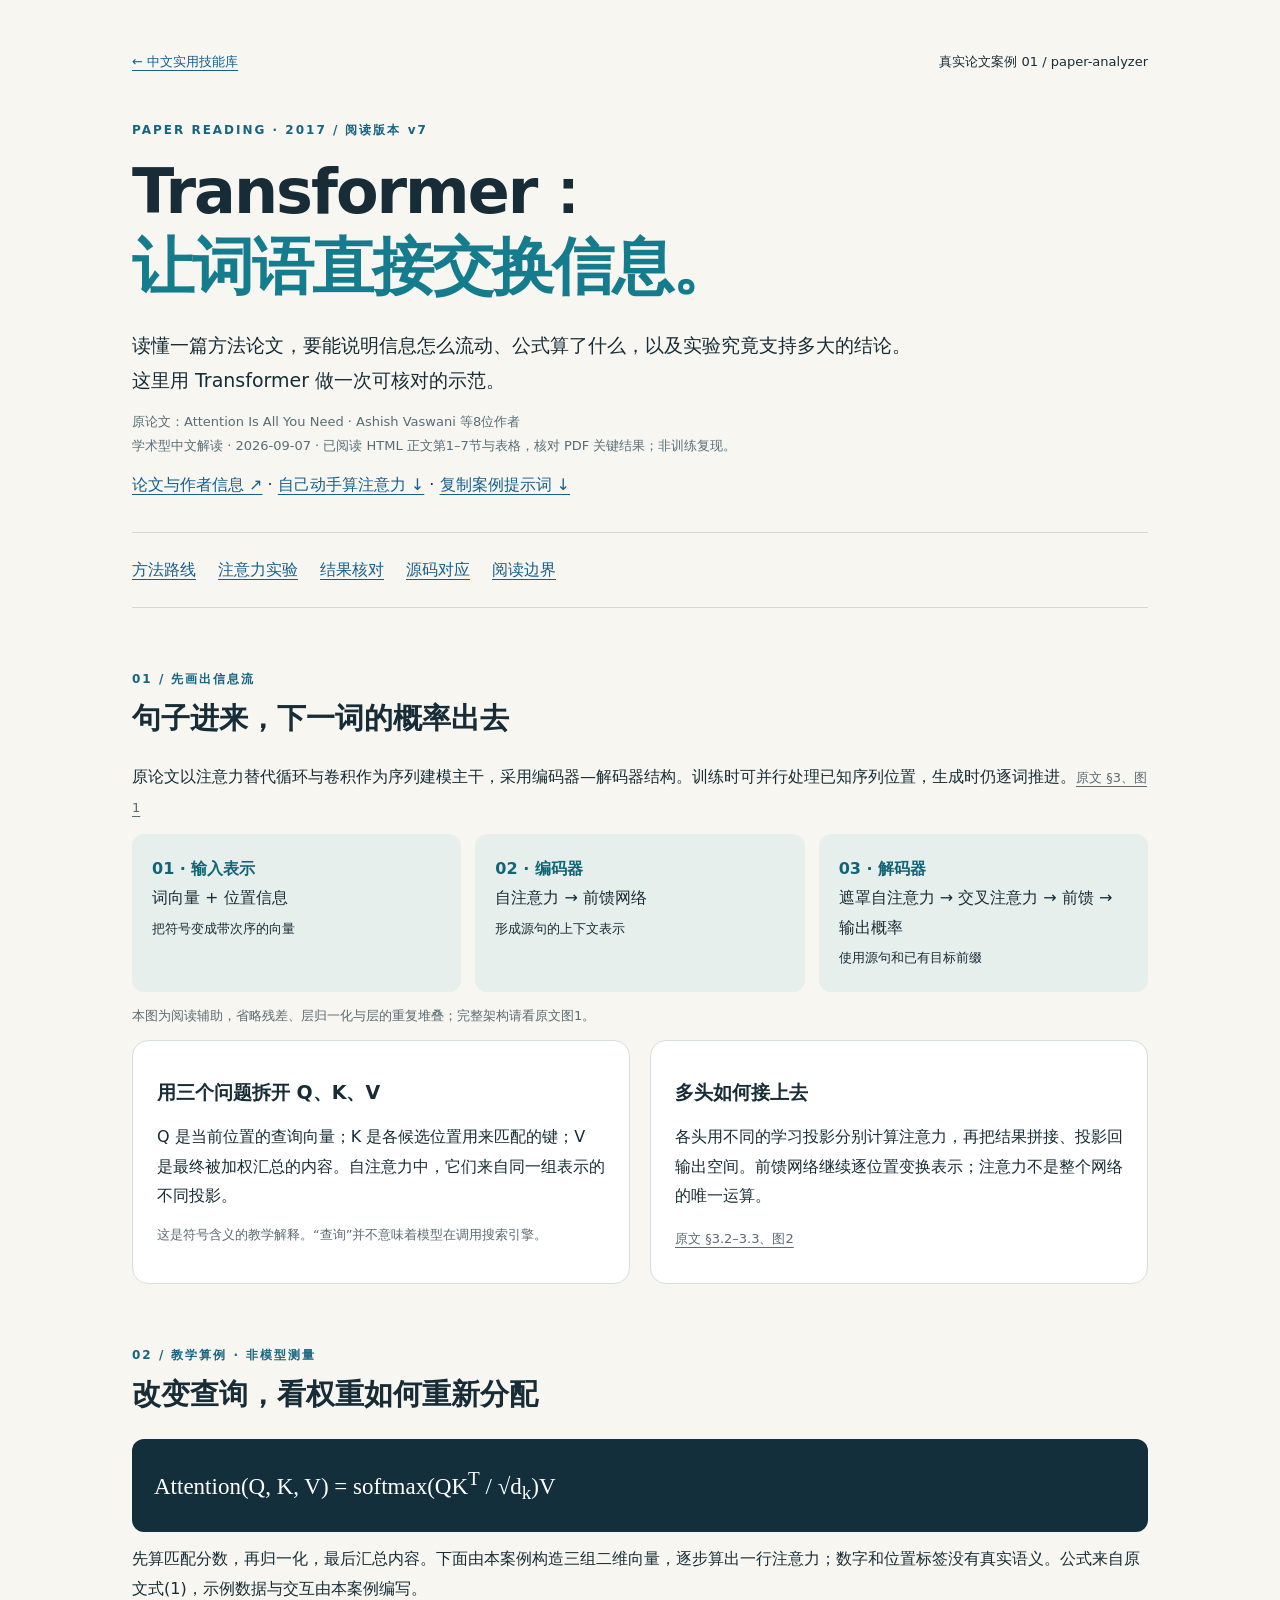
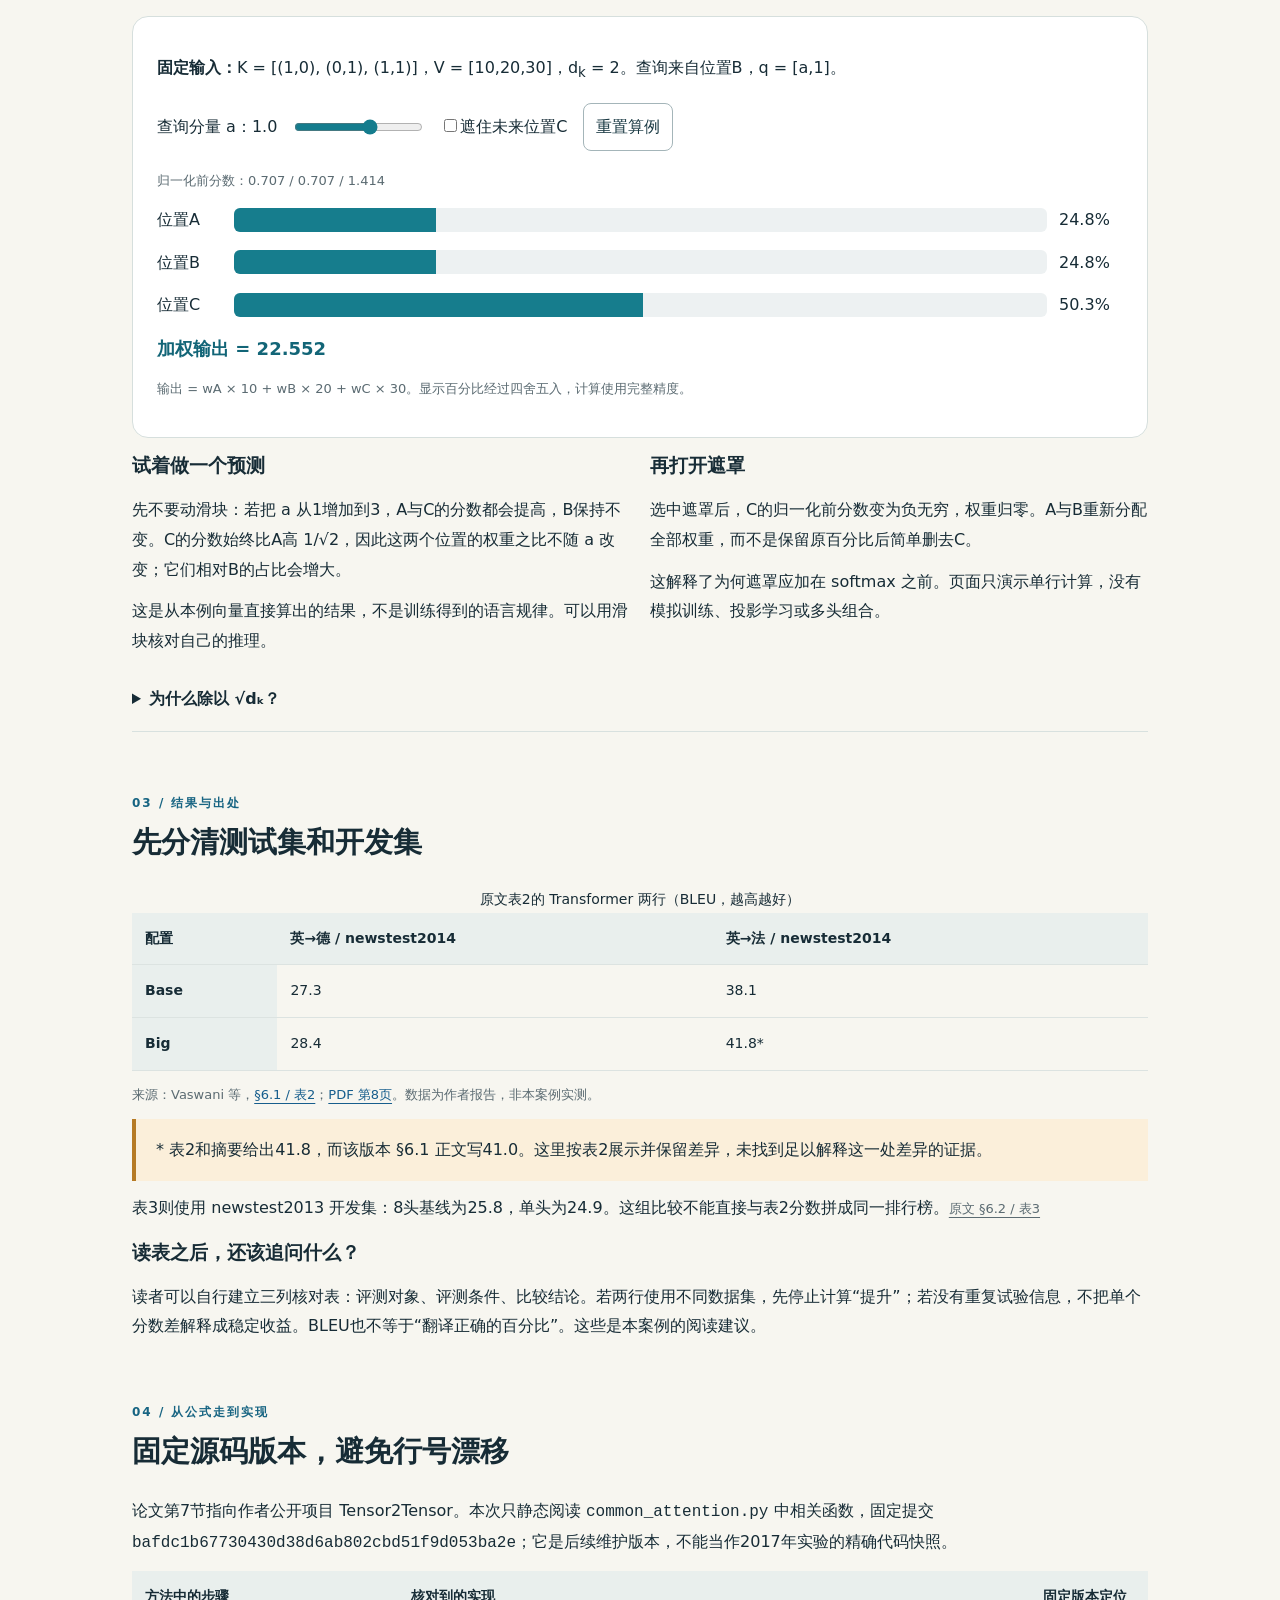
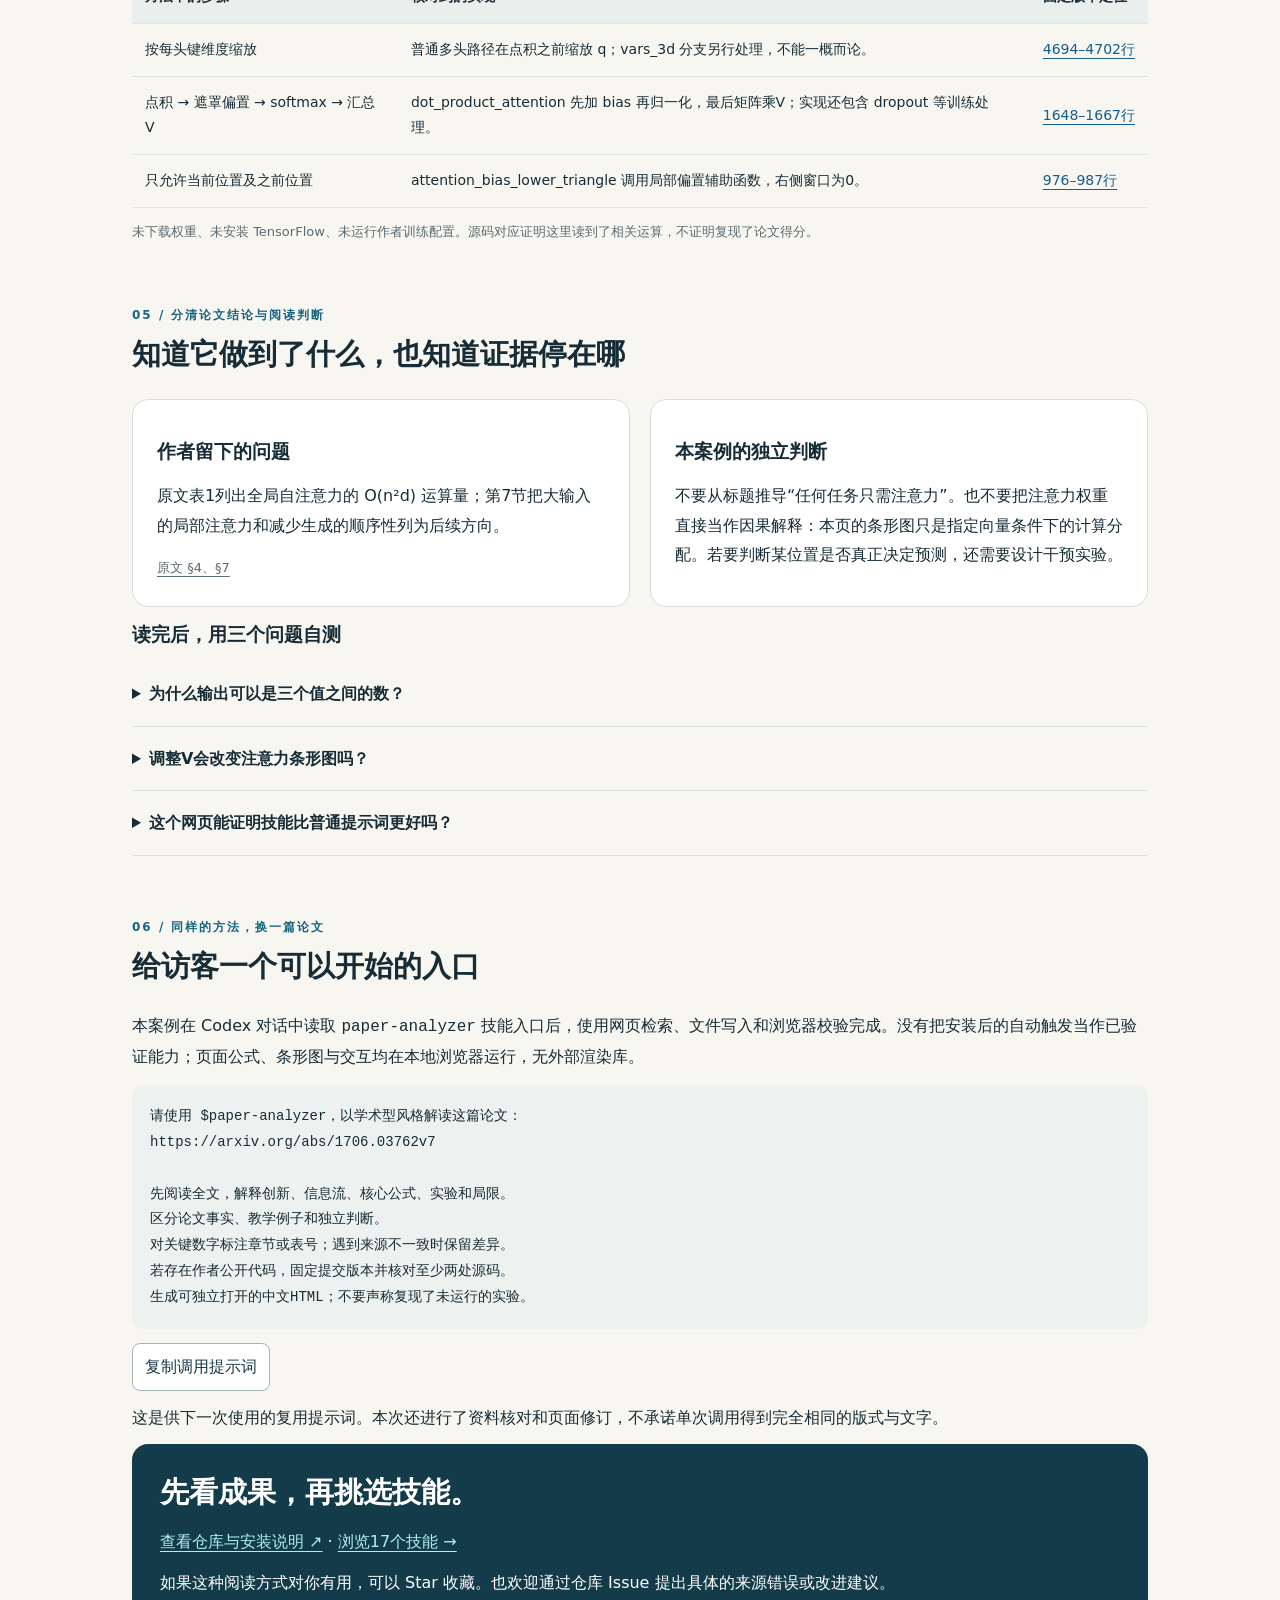
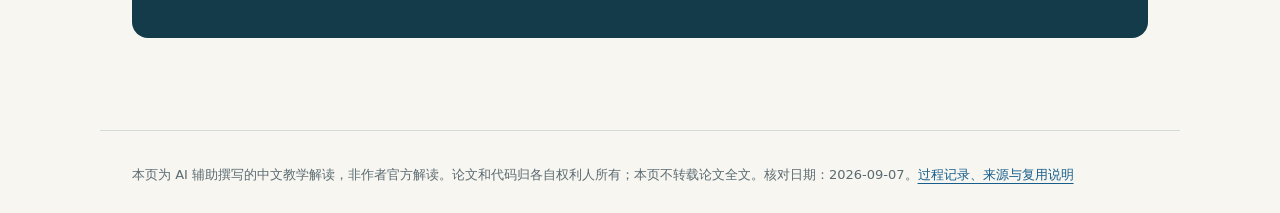
==== examples/attention-is-all-you-need/index.html @ e7cba9a8 "Publish a source-checked Transformer reading case with interactive attention" ====
<!doctype html>
<html lang="zh-CN">
<head>
<meta charset="utf-8"><meta name="viewport" content="width=device-width,initial-scale=1">
<title>Transformer：让词语直接交换信息 · 中文论文解读</title>
<meta name="description" content="Attention Is All You Need 中文阅读案例：方法流程、可操作的注意力实验、结果核验及作者公开源码。">
<style>
:root{color:#172c36;background:#f7f6f0;font-family:"Microsoft YaHei","PingFang SC",system-ui,sans-serif;line-height:1.85}*{box-sizing:border-box}body{margin:0}a{color:#175e8d;text-underline-offset:4px}header,main,footer{max-width:1080px;margin:auto;padding:32px}header{padding-top:50px}.top{display:flex;justify-content:space-between;gap:16px;font-size:13px}.eyebrow{color:#176482;font-weight:700;letter-spacing:2px;font-size:12px}.hero{padding:45px 0 20px}h1{font-size:clamp(32px,5vw,62px);line-height:1.2;letter-spacing:-2px;margin:14px 0 24px}h1 span{color:#147c8d}.lead{font-size:19px;max-width:780px}.meta{font-size:13px;color:#586d77}.nav{display:flex;flex-wrap:wrap;gap:12px 22px;padding:22px 0;border-top:1px solid #d3dbd8;border-bottom:1px solid #d3dbd8}main{padding-top:0}section{margin:28px 0 60px;scroll-margin-top:20px}h2{font-size:29px;line-height:1.4;margin:8px 0 24px}h3{font-size:19px;margin:10px 0}p{margin:12px 0}.muted,.source{font-size:13px;color:#5b6b72}.panel{padding:24px;border:1px solid #d6dfdd;background:white;border-radius:16px}.grid{display:grid;grid-template-columns:1fr 1fr;gap:20px}.path{display:grid;grid-template-columns:repeat(3,1fr);gap:14px}.step{background:#e7efed;border-radius:12px;padding:20px}.step b{display:block;color:#126577}.formula{font-family:Georgia,"Times New Roman",serif;font-size:23px;padding:22px;background:#142f3c;color:#fff;border-radius:12px;overflow-x:auto;white-space:nowrap}.note{padding:16px 20px;border-left:4px solid #b67a24;background:#fbefda}.controls{display:flex;flex-wrap:wrap;align-items:center;gap:15px;margin:18px 0}select,button{font:inherit;padding:8px 12px;border:1px solid #a4b5b9;border-radius:8px;background:white;color:#183842}input{accent-color:#147c8d}button{cursor:pointer}.bars{display:grid;gap:13px}.barrow{display:grid;grid-template-columns:65px 1fr 64px;align-items:center;gap:12px}.track{height:24px;background:#edf1f2;border-radius:6px;overflow:hidden}.fill{height:100%;background:#167d8d}.output{font-size:18px;font-weight:700;color:#126577}.tablewrap{overflow:auto}table{width:100%;border-collapse:collapse;font-size:14px}th,td{padding:13px;text-align:left;border-bottom:1px solid #dce3e1}th{background:#e9efed}code,pre{font-family:Consolas,monospace}code{overflow-wrap:anywhere}pre{white-space:pre-wrap;overflow-wrap:anywhere;background:#edf1ef;padding:18px;border-radius:10px;font-size:14px}details{padding:17px 0;border-bottom:1px solid #d8e1df}summary{cursor:pointer;font-weight:700}footer{font-size:13px;color:#5b6b72;border-top:1px solid #d3dbd8}.cta{background:#143b4a;color:white;padding:28px;border-radius:16px}.cta a{color:#adf1ed}.cta h2{margin:0 0 14px}a:focus-visible,button:focus-visible,select:focus-visible,input:focus-visible,summary:focus-visible{outline:3px solid #e7a33c;outline-offset:4px}@media(max-width:680px){header,main,footer{padding:22px}.hero{padding-top:28px}h1{letter-spacing:-1px}.grid,.path{grid-template-columns:1fr}.top{flex-wrap:wrap}.panel{padding:18px}.barrow{grid-template-columns:55px 1fr 58px;gap:8px}.formula{font-size:18px}h2{font-size:25px}}
</style></head>
<body>
<header><div class="top"><a href="../../index.html">← 中文实用技能库</a><span>真实论文案例 01 / paper-analyzer</span></div>
<div class="hero"><div class="eyebrow">PAPER READING · 2017 / 阅读版本 v7</div><h1>Transformer：<br><span>让词语直接交换信息。</span></h1>
<p class="lead">读懂一篇方法论文，要能说明信息怎么流动、公式算了什么，以及实验究竟支持多大的结论。这里用 Transformer 做一次可核对的示范。</p>
<p class="meta">原论文：Attention Is All You Need · Ashish Vaswani 等8位作者<br>学术型中文解读 · 2026-09-07 · 已阅读 HTML 正文第1–7节与表格，核对 PDF 关键结果；非训练复现。</p>
<p><a href="https://arxiv.org/abs/1706.03762v7">论文与作者信息 ↗</a> · <a href="#try">自己动手算注意力 ↓</a> · <a href="#reproduce">复制案例提示词 ↓</a></p></div>
<nav class="nav" aria-label="文章目录"><a href="#method">方法路线</a><a href="#try">注意力实验</a><a href="#results">结果核对</a><a href="#code">源码对应</a><a href="#limits">阅读边界</a></nav></header>
<main>
<section id="method"><div class="eyebrow">01 / 先画出信息流</div><h2>句子进来，下一词的概率出去</h2>
<p>原论文以注意力替代循环与卷积作为序列建模主干，采用编码器—解码器结构。训练时可并行处理已知序列位置，生成时仍逐词推进。<a class="source" href="https://arxiv.org/html/1706.03762v7#S3">原文 §3、图1</a></p>
<div class="path" aria-label="根据原文结构重新绘制的简化信息流"><div class="step"><b>01 · 输入表示</b>词向量 + 位置信息<br><small>把符号变成带次序的向量</small></div><div class="step"><b>02 · 编码器</b>自注意力 → 前馈网络<br><small>形成源句的上下文表示</small></div><div class="step"><b>03 · 解码器</b>遮罩自注意力 → 交叉注意力 → 前馈 → 输出概率<br><small>使用源句和已有目标前缀</small></div></div>
<p class="muted">本图为阅读辅助，省略残差、层归一化与层的重复堆叠；完整架构请看原文图1。</p>
<div class="grid"><div class="panel"><h3>用三个问题拆开 Q、K、V</h3><p>Q 是当前位置的查询向量；K 是各候选位置用来匹配的键；V 是最终被加权汇总的内容。自注意力中，它们来自同一组表示的不同投影。</p><p class="muted">这是符号含义的教学解释。“查询”并不意味着模型在调用搜索引擎。</p></div><div class="panel"><h3>多头如何接上去</h3><p>各头用不同的学习投影分别计算注意力，再把结果拼接、投影回输出空间。前馈网络继续逐位置变换表示；注意力不是整个网络的唯一运算。</p><a class="source" href="https://arxiv.org/html/1706.03762v7#S3.S2">原文 §3.2–3.3、图2</a></div></div>
</section>
<section id="try"><div class="eyebrow">02 / 教学算例 · 非模型测量</div><h2>改变查询，看权重如何重新分配</h2>
<div class="formula" role="math" aria-label="Attention 等于 softmax 括号 Q 乘 K 转置除以根号 d k 括号，再乘 V">Attention(Q, K, V) = softmax(QK<sup>T</sup> / √d<sub>k</sub>)V</div>
<p>先算匹配分数，再归一化，最后汇总内容。下面由本案例构造三组二维向量，逐步算出一行注意力；数字和位置标签没有真实语义。公式来自原文式(1)，示例数据与交互由本案例编写。</p>
<div class="panel"><p><strong>固定输入：</strong>K = [(1,0), (0,1), (1,1)]，V = [10,20,30]，d<sub>k</sub> = 2。查询来自位置B，q = [a,1]。</p>
<div class="controls"><label for="query">查询分量 a：<output id="aValue">1.0</output></label><input id="query" type="range" min="-2" max="3" step="0.1" value="1"><label><input type="checkbox" id="mask">遮住未来位置C</label><button id="reset" type="button">重置算例</button></div>
<p id="scores" class="muted"></p><div class="bars" aria-label="三个位置的注意力权重"><div class="barrow"><span>位置A</span><div class="track"><div class="fill" id="bar0"></div></div><output id="weight0"></output></div><div class="barrow"><span>位置B</span><div class="track"><div class="fill" id="bar1"></div></div><output id="weight1"></output></div><div class="barrow"><span>位置C</span><div class="track"><div class="fill" id="bar2"></div></div><output id="weight2"></output></div></div>
<p class="output" id="result" aria-live="polite"></p><p class="muted">输出 = wA × 10 + wB × 20 + wC × 30。显示百分比经过四舍五入，计算使用完整精度。</p></div>
<div class="grid"><div><h3>试着做一个预测</h3><p>先不要动滑块：若把 a 从1增加到3，A与C的分数都会提高，B保持不变。C的分数始终比A高 1/√2，因此这两个位置的权重之比不随 a 改变；它们相对B的占比会增大。</p><p>这是从本例向量直接算出的结果，不是训练得到的语言规律。可以用滑块核对自己的推理。</p></div><div><h3>再打开遮罩</h3><p>选中遮罩后，C的归一化前分数变为负无穷，权重归零。A与B重新分配全部权重，而不是保留原百分比后简单删去C。</p><p>这解释了为何遮罩应加在 softmax 之前。页面只演示单行计算，没有模拟训练、投影学习或多头组合。</p></div></div>
<details><summary>为什么除以 √dₖ？</summary><p>在分量独立、均值0、方差1的简化假设下，dₖ项乘积的和具有方差dₖ；除以√dₖ把方差缩回1。这是解释数值尺度的条件性推导，不说明训练中的所有向量都满足该假设。<a href="https://arxiv.org/html/1706.03762v7#S3.S2.S1">原文 §3.2.1</a></p></details>
</section>
<section id="results"><div class="eyebrow">03 / 结果与出处</div><h2>先分清测试集和开发集</h2>
<div class="tablewrap"><table><caption>原文表2的 Transformer 两行（BLEU，越高越好）</caption><thead><tr><th scope="col">配置</th><th scope="col">英→德 / newstest2014</th><th scope="col">英→法 / newstest2014</th></tr></thead><tbody><tr><th scope="row">Base</th><td>27.3</td><td>38.1</td></tr><tr><th scope="row">Big</th><td>28.4</td><td>41.8*</td></tr></tbody></table></div>
<p class="source">来源：Vaswani 等，<a href="https://arxiv.org/html/1706.03762v7#S6.S1">§6.1 / 表2</a>；<a href="https://arxiv.org/pdf/1706.03762v7#page=8">PDF 第8页</a>。数据为作者报告，非本案例实测。</p>
<p class="note">* 表2和摘要给出41.8，而该版本 §6.1 正文写41.0。这里按表2展示并保留差异，未找到足以解释这一处差异的证据。</p>
<p>表3则使用 newstest2013 开发集：8头基线为25.8，单头为24.9。这组比较不能直接与表2分数拼成同一排行榜。<a class="source" href="https://arxiv.org/html/1706.03762v7#S6.S2">原文 §6.2 / 表3</a></p>
<h3>读表之后，还该追问什么？</h3><p>读者可以自行建立三列核对表：评测对象、评测条件、比较结论。若两行使用不同数据集，先停止计算“提升”；若没有重复试验信息，不把单个分数差解释成稳定收益。BLEU也不等于“翻译正确的百分比”。这些是本案例的阅读建议。</p>
</section>
<section id="code"><div class="eyebrow">04 / 从公式走到实现</div><h2>固定源码版本，避免行号漂移</h2>
<p>论文第7节指向作者公开项目 Tensor2Tensor。本次只静态阅读 <code>common_attention.py</code> 中相关函数，固定提交 <code>bafdc1b67730430d38d6ab802cbd51f9d053ba2e</code>；它是后续维护版本，不能当作2017年实验的精确代码快照。</p>
<div class="tablewrap"><table><thead><tr><th>方法中的步骤</th><th>核对到的实现</th><th>固定版本定位</th></tr></thead><tbody>
<tr><td>按每头键维度缩放</td><td>普通多头路径在点积之前缩放 q；vars_3d 分支另行处理，不能一概而论。</td><td><a href="https://github.com/tensorflow/tensor2tensor/blob/bafdc1b67730430d38d6ab802cbd51f9d053ba2e/tensor2tensor/layers/common_attention.py#L4694-L4702">4694–4702行</a></td></tr>
<tr><td>点积 → 遮罩偏置 → softmax → 汇总V</td><td>dot_product_attention 先加 bias 再归一化，最后矩阵乘V；实现还包含 dropout 等训练处理。</td><td><a href="https://github.com/tensorflow/tensor2tensor/blob/bafdc1b67730430d38d6ab802cbd51f9d053ba2e/tensor2tensor/layers/common_attention.py#L1648-L1667">1648–1667行</a></td></tr>
<tr><td>只允许当前位置及之前位置</td><td>attention_bias_lower_triangle 调用局部偏置辅助函数，右侧窗口为0。</td><td><a href="https://github.com/tensorflow/tensor2tensor/blob/bafdc1b67730430d38d6ab802cbd51f9d053ba2e/tensor2tensor/layers/common_attention.py#L976-L987">976–987行</a></td></tr>
</tbody></table></div><p class="muted">未下载权重、未安装 TensorFlow、未运行作者训练配置。源码对应证明这里读到了相关运算，不证明复现了论文得分。</p>
</section>
<section id="limits"><div class="eyebrow">05 / 分清论文结论与阅读判断</div><h2>知道它做到了什么，也知道证据停在哪</h2>
<div class="grid"><div class="panel"><h3>作者留下的问题</h3><p>原文表1列出全局自注意力的 O(n²d) 运算量；第7节把大输入的局部注意力和减少生成的顺序性列为后续方向。</p><a class="source" href="https://arxiv.org/html/1706.03762v7#S7">原文 §4、§7</a></div><div class="panel"><h3>本案例的独立判断</h3><p>不要从标题推导“任何任务只需注意力”。也不要把注意力权重直接当作因果解释：本页的条形图只是指定向量条件下的计算分配。若要判断某位置是否真正决定预测，还需要设计干预实验。</p></div></div>
<h3>读完后，用三个问题自测</h3><details><summary>为什么输出可以是三个值之间的数？</summary><p>在这个没有 dropout 的单行算例中，softmax 权重非负且总和为1，所以加权输出位于V的最小值与最大值之间。完整模型还有后续变换，不能把这个范围限制套到整个网络。</p></details><details><summary>调整V会改变注意力条形图吗？</summary><p>在本算例固定Q、K的条件下不会；权重只由Q、K与遮罩决定。但输出会改变，因为被加权的内容变了。</p></details><details><summary>这个网页能证明技能比普通提示词更好吗？</summary><p>不能。它展示了一次按技能流程完成的产物。若要衡量技能增益，应对同一材料设置有技能与无技能的对照，用来源准确性、关键遗漏等一致标准评审多个样本。</p></details>
</section>
<section id="reproduce"><div class="eyebrow">06 / 同样的方法，换一篇论文</div><h2>给访客一个可以开始的入口</h2>
<p>本案例在 Codex 对话中读取 <code>paper-analyzer</code> 技能入口后，使用网页检索、文件写入和浏览器校验完成。没有把安装后的自动触发当作已验证能力；页面公式、条形图与交互均在本地浏览器运行，无外部渲染库。</p>
<pre id="prompt">请使用 $paper-analyzer，以学术型风格解读这篇论文：
https://arxiv.org/abs/1706.03762v7

先阅读全文，解释创新、信息流、核心公式、实验和局限。
区分论文事实、教学例子和独立判断。
对关键数字标注章节或表号；遇到来源不一致时保留差异。
若存在作者公开代码，固定提交版本并核对至少两处源码。
生成可独立打开的中文HTML；不要声称复现了未运行的实验。</pre>
<button id="copy" type="button">复制调用提示词</button><span id="copyStatus" role="status"></span>
<p>这是供下一次使用的复用提示词。本次还进行了资料核对和页面修订，不承诺单次调用得到完全相同的版式与文字。</p>
<div class="cta"><h2>先看成果，再挑选技能。</h2><p><a href="https://github.com/LZ-creator-master/awesome-skills">查看仓库与安装说明 ↗</a> · <a href="../../index.html">浏览17个技能 →</a></p><p>如果这种阅读方式对你有用，可以 Star 收藏。也欢迎通过仓库 Issue 提出具体的来源错误或改进建议。</p></div>
</section>
</main><footer>本页为 AI 辅助撰写的中文教学解读，非作者官方解读。论文和代码归各自权利人所有；本页不转载论文全文。核对日期：2026-09-07。<a href="https://github.com/LZ-creator-master/awesome-skills/blob/main/docs/论文案例说明.md">过程记录、来源与复用说明</a></footer>
<script>
const slider=document.querySelector('#query'),mask=document.querySelector('#mask');
function calculate(){const a=Number(slider.value);const logits=[a/Math.sqrt(2),1/Math.sqrt(2),mask.checked?-Infinity:(a+1)/Math.sqrt(2)];const max=Math.max(...logits);const exp=logits.map(x=>Math.exp(x-max));const sum=exp.reduce((x,y)=>x+y,0);const w=exp.map(x=>x/sum);document.querySelector('#aValue').textContent=a.toFixed(1);document.querySelector('#scores').textContent='归一化前分数：'+logits.map(x=>Number.isFinite(x)?x.toFixed(3):'−∞（遮罩）').join(' / ');w.forEach((x,i)=>{document.querySelector('#bar'+i).style.width=(100*x)+'%';document.querySelector('#weight'+i).textContent=(100*x).toFixed(1)+'%'});document.querySelector('#result').textContent='加权输出 = '+w.reduce((s,x,i)=>s+x*(i+1)*10,0).toFixed(3);}
slider.addEventListener('input',calculate);mask.addEventListener('change',calculate);document.querySelector('#reset').addEventListener('click',()=>{slider.value=1;mask.checked=false;calculate()});document.querySelector('#copy').addEventListener('click',async()=>{try{await navigator.clipboard.writeText(document.querySelector('#prompt').textContent);document.querySelector('#copyStatus').textContent=' 已复制'}catch{document.querySelector('#copyStatus').textContent=' 请选中上方提示词手动复制'}});calculate();
</script></body></html>
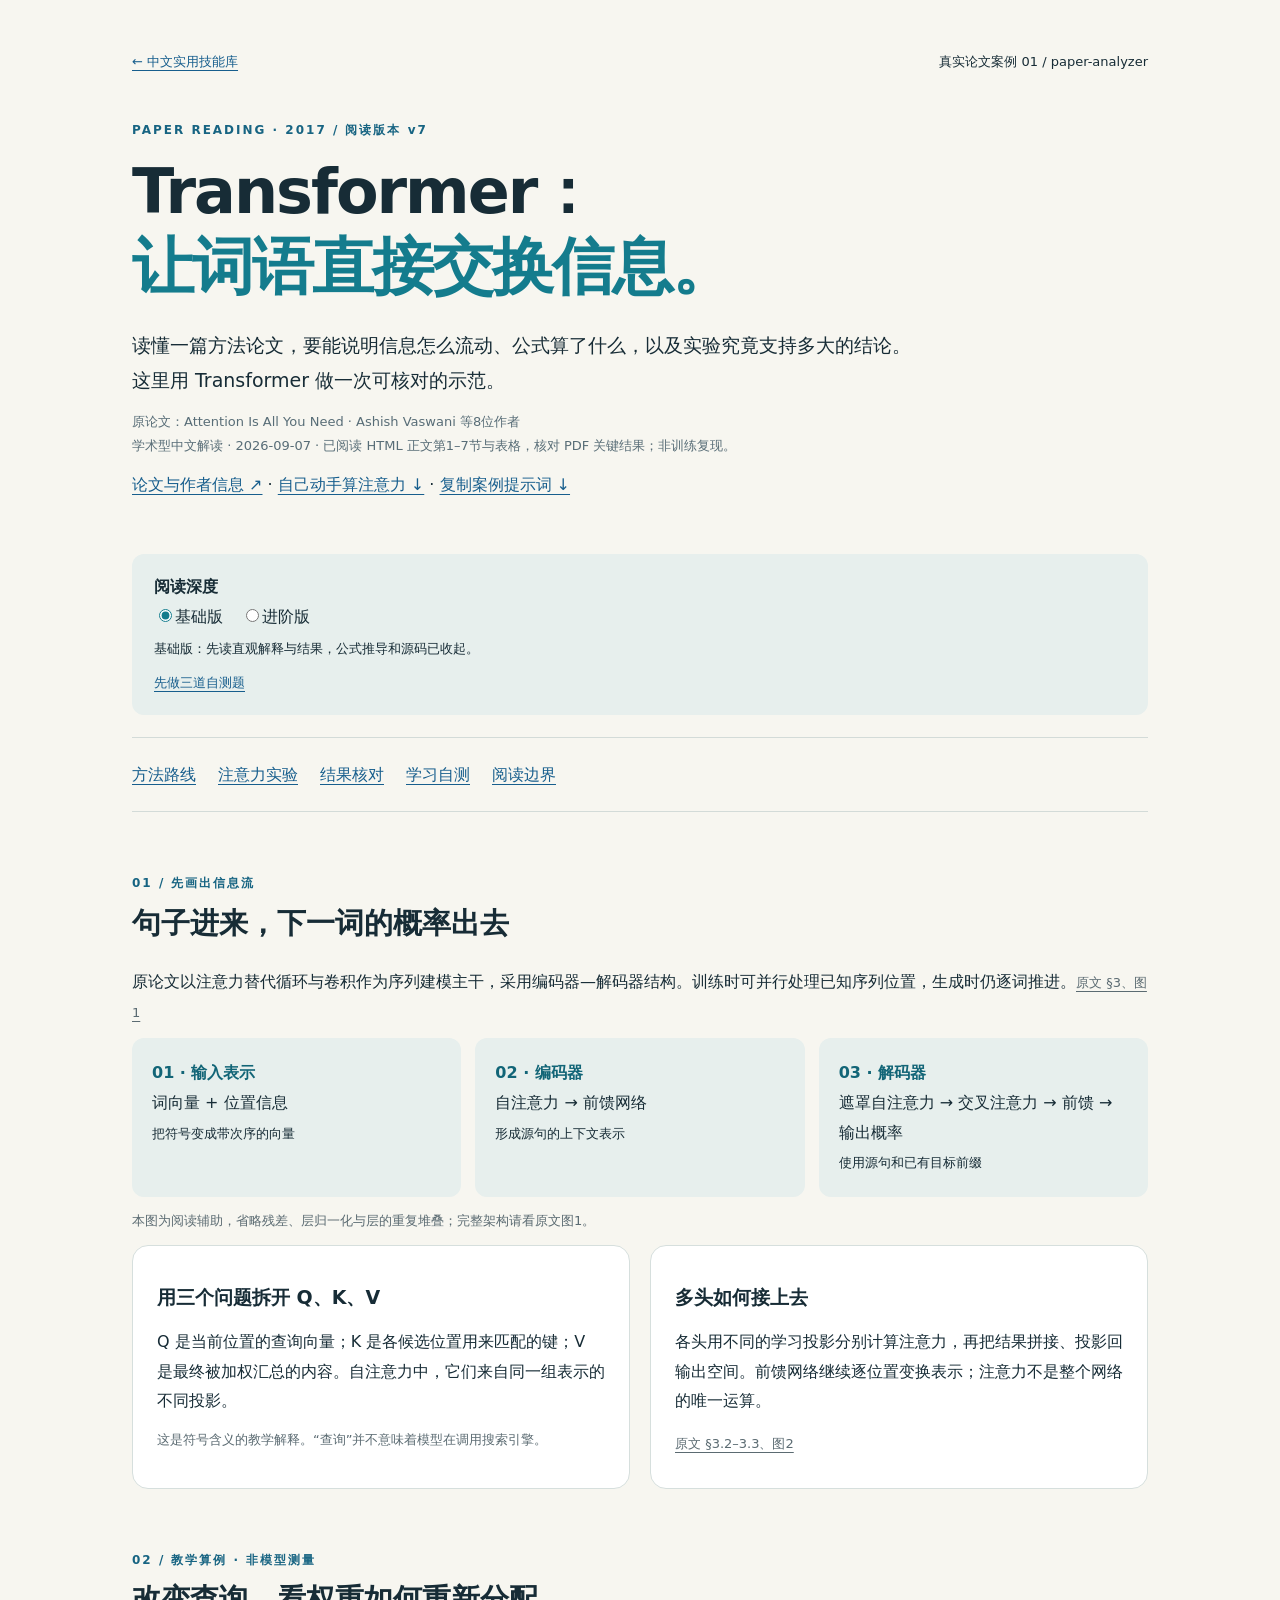
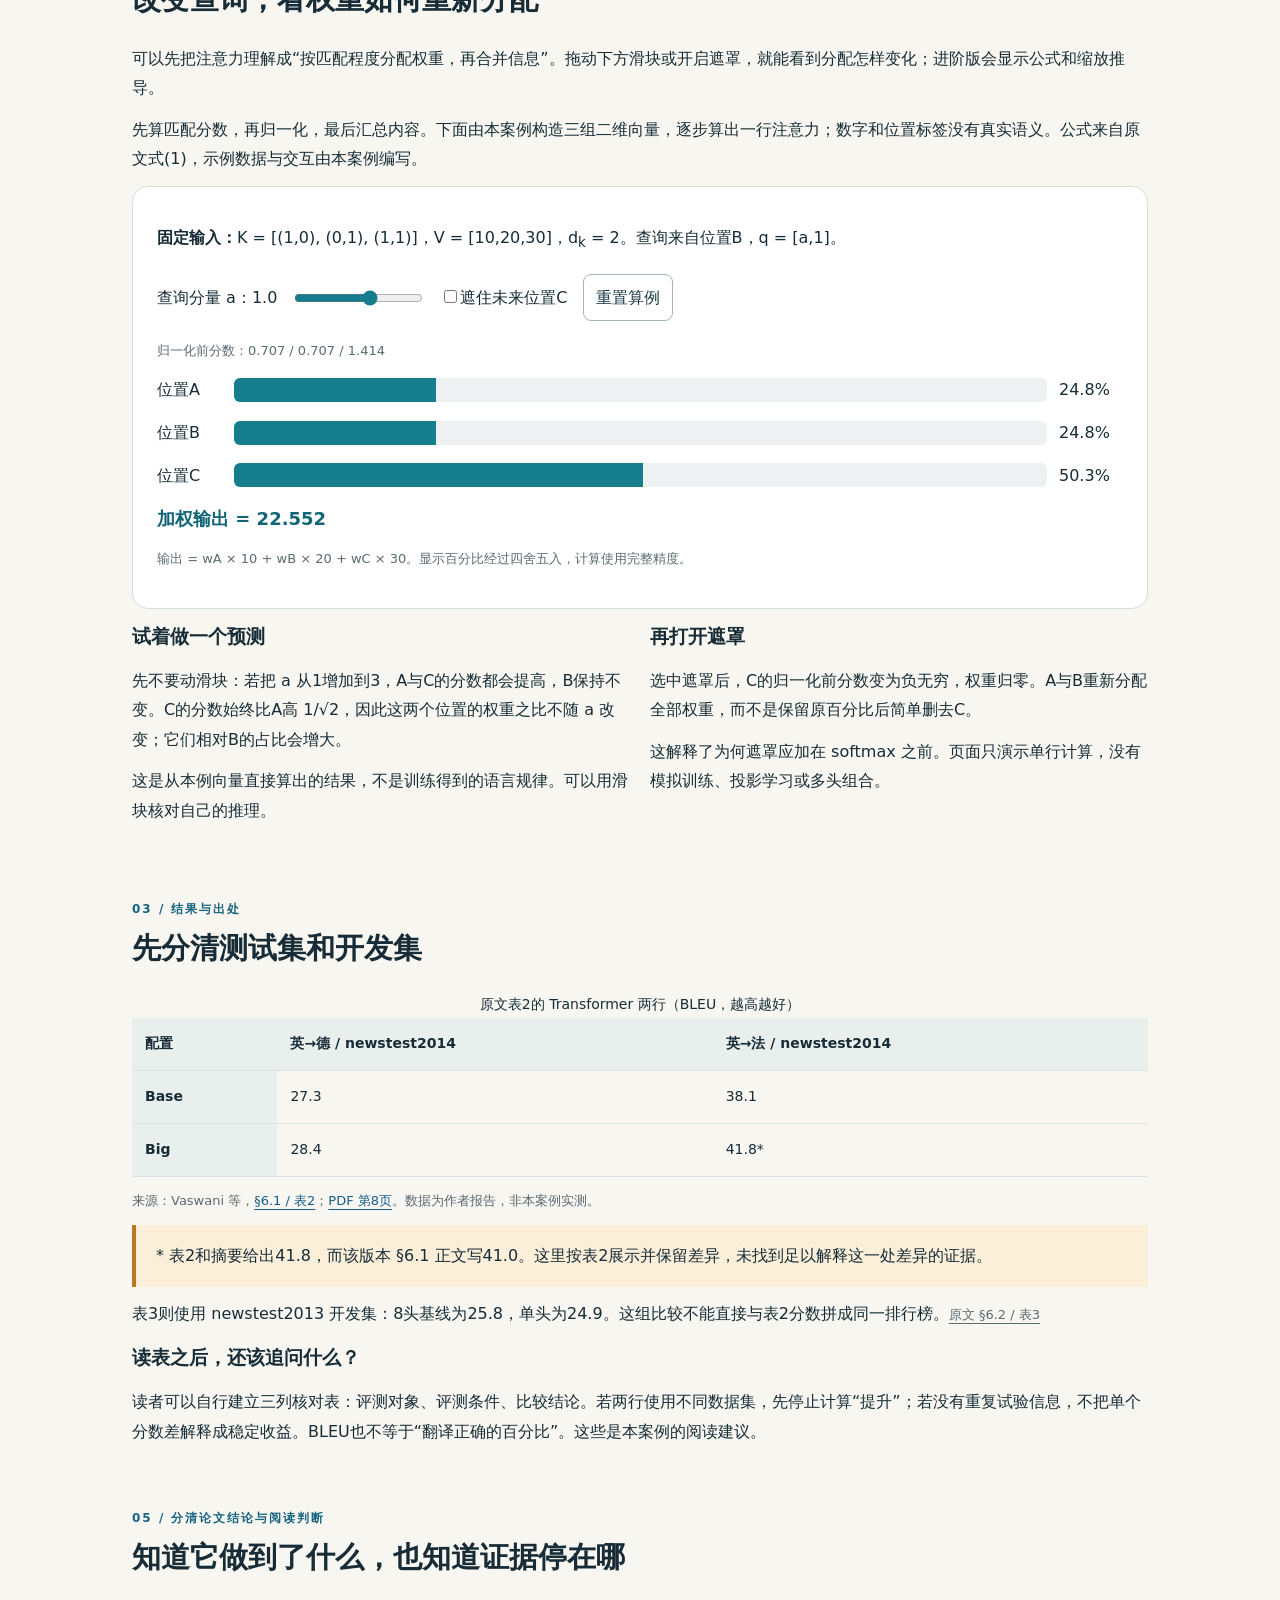
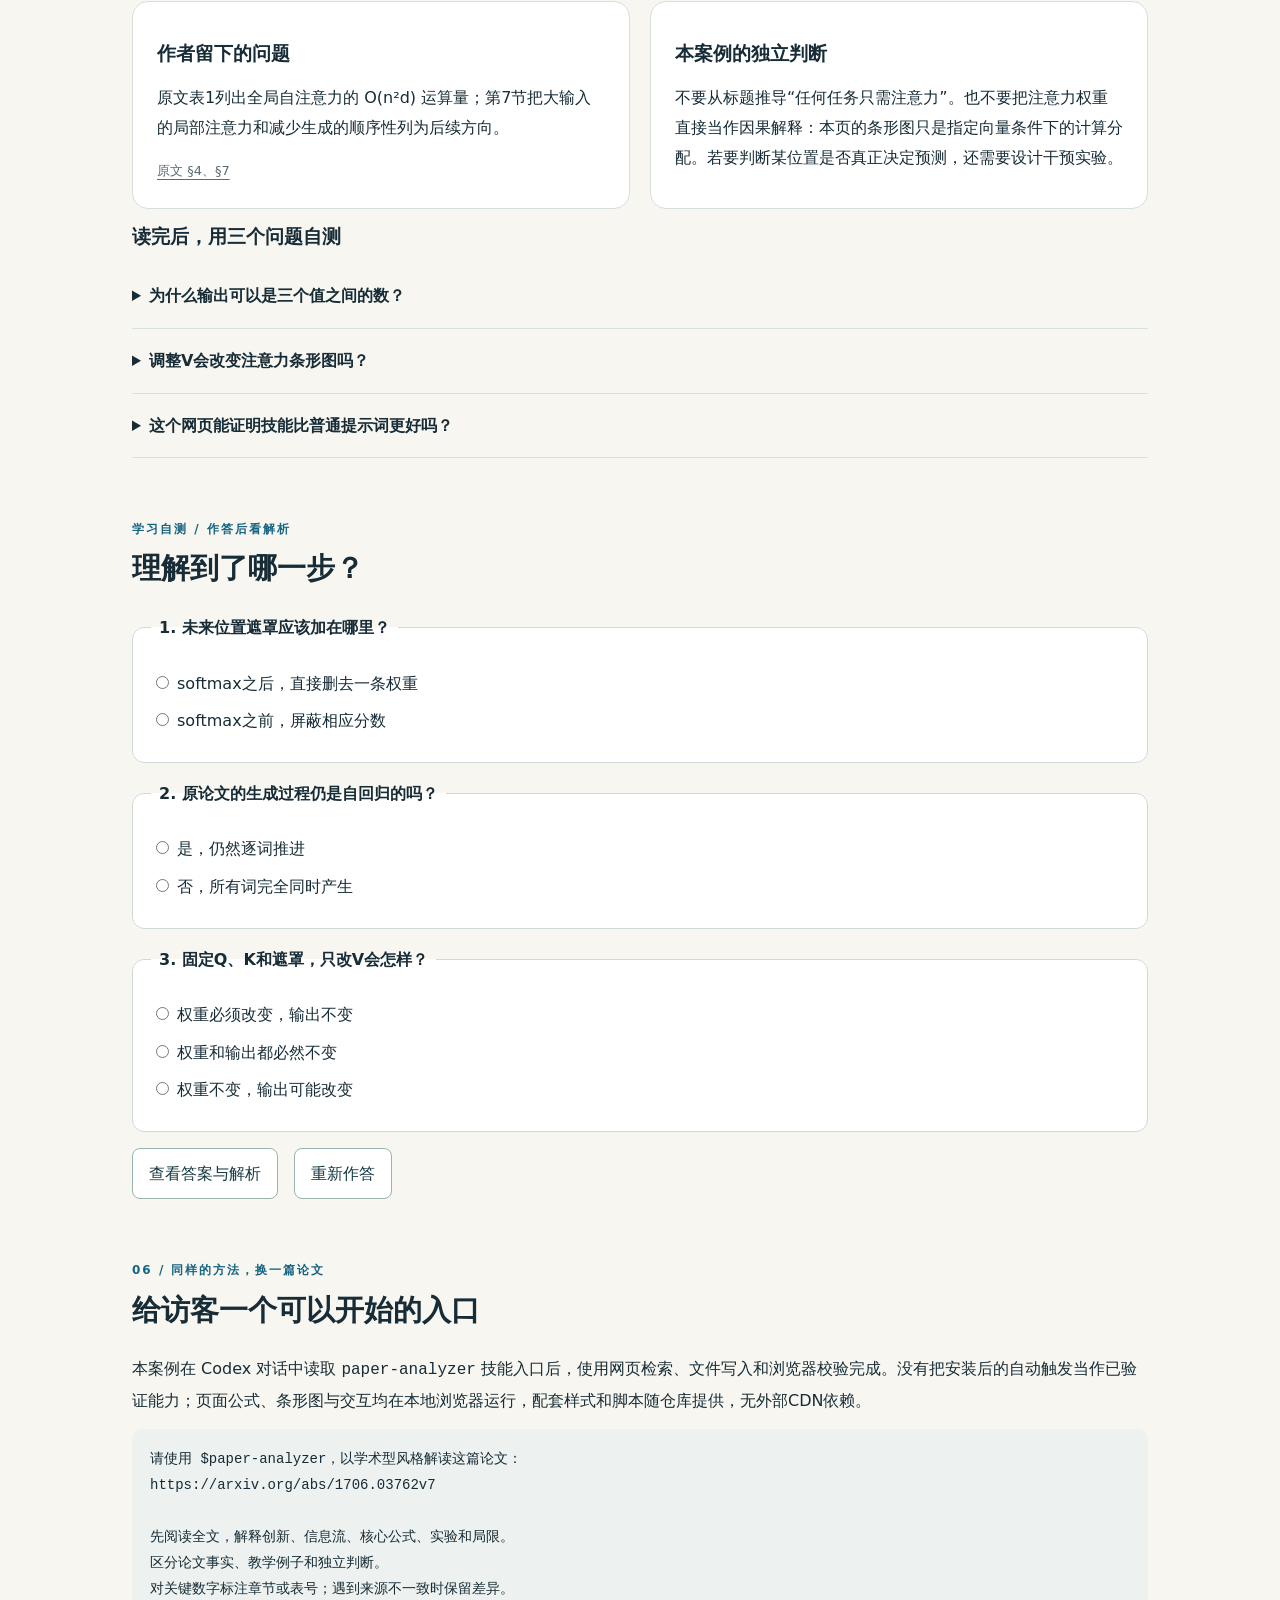
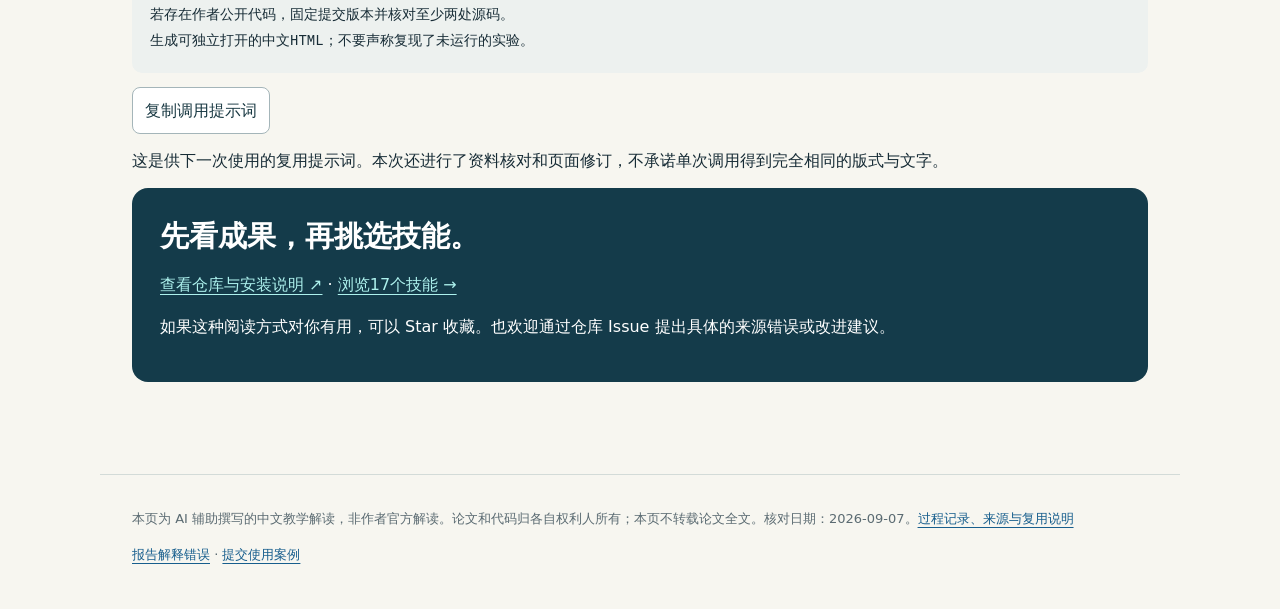
==== commit b899e128: "Add complete learning cases, verified status, paired evaluation, feedback and demo video" ====
--- a/examples/attention-is-all-you-need/index.html
+++ b/examples/attention-is-all-you-need/index.html
@@ -4,16 +4,17 @@
 <meta charset="utf-8"><meta name="viewport" content="width=device-width,initial-scale=1">
 <title>Transformer：让词语直接交换信息 · 中文论文解读</title>
 <meta name="description" content="Attention Is All You Need 中文阅读案例：方法流程、可操作的注意力实验、结果核验及作者公开源码。">
+<link rel="stylesheet" href="../../assets/learning.css">
 <style>
 :root{color:#172c36;background:#f7f6f0;font-family:"Microsoft YaHei","PingFang SC",system-ui,sans-serif;line-height:1.85}*{box-sizing:border-box}body{margin:0}a{color:#175e8d;text-underline-offset:4px}header,main,footer{max-width:1080px;margin:auto;padding:32px}header{padding-top:50px}.top{display:flex;justify-content:space-between;gap:16px;font-size:13px}.eyebrow{color:#176482;font-weight:700;letter-spacing:2px;font-size:12px}.hero{padding:45px 0 20px}h1{font-size:clamp(32px,5vw,62px);line-height:1.2;letter-spacing:-2px;margin:14px 0 24px}h1 span{color:#147c8d}.lead{font-size:19px;max-width:780px}.meta{font-size:13px;color:#586d77}.nav{display:flex;flex-wrap:wrap;gap:12px 22px;padding:22px 0;border-top:1px solid #d3dbd8;border-bottom:1px solid #d3dbd8}main{padding-top:0}section{margin:28px 0 60px;scroll-margin-top:20px}h2{font-size:29px;line-height:1.4;margin:8px 0 24px}h3{font-size:19px;margin:10px 0}p{margin:12px 0}.muted,.source{font-size:13px;color:#5b6b72}.panel{padding:24px;border:1px solid #d6dfdd;background:white;border-radius:16px}.grid{display:grid;grid-template-columns:1fr 1fr;gap:20px}.path{display:grid;grid-template-columns:repeat(3,1fr);gap:14px}.step{background:#e7efed;border-radius:12px;padding:20px}.step b{display:block;color:#126577}.formula{font-family:Georgia,"Times New Roman",serif;font-size:23px;padding:22px;background:#142f3c;color:#fff;border-radius:12px;overflow-x:auto;white-space:nowrap}.note{padding:16px 20px;border-left:4px solid #b67a24;background:#fbefda}.controls{display:flex;flex-wrap:wrap;align-items:center;gap:15px;margin:18px 0}select,button{font:inherit;padding:8px 12px;border:1px solid #a4b5b9;border-radius:8px;background:white;color:#183842}input{accent-color:#147c8d}button{cursor:pointer}.bars{display:grid;gap:13px}.barrow{display:grid;grid-template-columns:65px 1fr 64px;align-items:center;gap:12px}.track{height:24px;background:#edf1f2;border-radius:6px;overflow:hidden}.fill{height:100%;background:#167d8d}.output{font-size:18px;font-weight:700;color:#126577}.tablewrap{overflow:auto}table{width:100%;border-collapse:collapse;font-size:14px}th,td{padding:13px;text-align:left;border-bottom:1px solid #dce3e1}th{background:#e9efed}code,pre{font-family:Consolas,monospace}code{overflow-wrap:anywhere}pre{white-space:pre-wrap;overflow-wrap:anywhere;background:#edf1ef;padding:18px;border-radius:10px;font-size:14px}details{padding:17px 0;border-bottom:1px solid #d8e1df}summary{cursor:pointer;font-weight:700}footer{font-size:13px;color:#5b6b72;border-top:1px solid #d3dbd8}.cta{background:#143b4a;color:white;padding:28px;border-radius:16px}.cta a{color:#adf1ed}.cta h2{margin:0 0 14px}a:focus-visible,button:focus-visible,select:focus-visible,input:focus-visible,summary:focus-visible{outline:3px solid #e7a33c;outline-offset:4px}@media(max-width:680px){header,main,footer{padding:22px}.hero{padding-top:28px}h1{letter-spacing:-1px}.grid,.path{grid-template-columns:1fr}.top{flex-wrap:wrap}.panel{padding:18px}.barrow{grid-template-columns:55px 1fr 58px;gap:8px}.formula{font-size:18px}h2{font-size:25px}}
-</style></head>
-<body>
+</style><link rel="icon" href="data:,"></head>
+<body data-reading="basic">
 <header><div class="top"><a href="../../index.html">← 中文实用技能库</a><span>真实论文案例 01 / paper-analyzer</span></div>
 <div class="hero"><div class="eyebrow">PAPER READING · 2017 / 阅读版本 v7</div><h1>Transformer：<br><span>让词语直接交换信息。</span></h1>
 <p class="lead">读懂一篇方法论文，要能说明信息怎么流动、公式算了什么，以及实验究竟支持多大的结论。这里用 Transformer 做一次可核对的示范。</p>
 <p class="meta">原论文：Attention Is All You Need · Ashish Vaswani 等8位作者<br>学术型中文解读 · 2026-09-07 · 已阅读 HTML 正文第1–7节与表格，核对 PDF 关键结果；非训练复现。</p>
 <p><a href="https://arxiv.org/abs/1706.03762v7">论文与作者信息 ↗</a> · <a href="#try">自己动手算注意力 ↓</a> · <a href="#reproduce">复制案例提示词 ↓</a></p></div>
-<nav class="nav" aria-label="文章目录"><a href="#method">方法路线</a><a href="#try">注意力实验</a><a href="#results">结果核对</a><a href="#code">源码对应</a><a href="#limits">阅读边界</a></nav></header>
+<div class="reading-tools"><strong>阅读深度</strong><br><label><input type="radio" name="reading-level" value="basic" checked>基础版</label><label><input type="radio" name="reading-level" value="advanced">进阶版</label><p id="reading-notice" role="status">基础版：先读直观解释与结果，公式推导和源码已收起。</p><a href="#quiz">先做三道自测题</a></div><nav class="nav" aria-label="文章目录"><a href="#method">方法路线</a><a href="#try">注意力实验</a><a href="#results">结果核对</a><a href="#code" data-advanced>源码对应</a><a href="#quiz">学习自测</a><a href="#limits">阅读边界</a></nav></header>
 <main>
 <section id="method"><div class="eyebrow">01 / 先画出信息流</div><h2>句子进来，下一词的概率出去</h2>
 <p>原论文以注意力替代循环与卷积作为序列建模主干，采用编码器—解码器结构。训练时可并行处理已知序列位置，生成时仍逐词推进。<a class="source" href="https://arxiv.org/html/1706.03762v7#S3">原文 §3、图1</a></p>
@@ -21,15 +22,15 @@
 <p class="muted">本图为阅读辅助，省略残差、层归一化与层的重复堆叠；完整架构请看原文图1。</p>
 <div class="grid"><div class="panel"><h3>用三个问题拆开 Q、K、V</h3><p>Q 是当前位置的查询向量；K 是各候选位置用来匹配的键；V 是最终被加权汇总的内容。自注意力中，它们来自同一组表示的不同投影。</p><p class="muted">这是符号含义的教学解释。“查询”并不意味着模型在调用搜索引擎。</p></div><div class="panel"><h3>多头如何接上去</h3><p>各头用不同的学习投影分别计算注意力，再把结果拼接、投影回输出空间。前馈网络继续逐位置变换表示；注意力不是整个网络的唯一运算。</p><a class="source" href="https://arxiv.org/html/1706.03762v7#S3.S2">原文 §3.2–3.3、图2</a></div></div>
 </section>
-<section id="try"><div class="eyebrow">02 / 教学算例 · 非模型测量</div><h2>改变查询，看权重如何重新分配</h2>
-<div class="formula" role="math" aria-label="Attention 等于 softmax 括号 Q 乘 K 转置除以根号 d k 括号，再乘 V">Attention(Q, K, V) = softmax(QK<sup>T</sup> / √d<sub>k</sub>)V</div>
+<section id="try"><div class="eyebrow">02 / 教学算例 · 非模型测量</div><h2>改变查询，看权重如何重新分配</h2><p data-basic>可以先把注意力理解成“按匹配程度分配权重，再合并信息”。拖动下方滑块或开启遮罩，就能看到分配怎样变化；进阶版会显示公式和缩放推导。</p>
+<div class="formula" data-advanced role="math" aria-label="Attention 等于 softmax 括号 Q 乘 K 转置除以根号 d k 括号，再乘 V">Attention(Q, K, V) = softmax(QK<sup>T</sup> / √d<sub>k</sub>)V</div>
 <p>先算匹配分数，再归一化，最后汇总内容。下面由本案例构造三组二维向量，逐步算出一行注意力；数字和位置标签没有真实语义。公式来自原文式(1)，示例数据与交互由本案例编写。</p>
 <div class="panel"><p><strong>固定输入：</strong>K = [(1,0), (0,1), (1,1)]，V = [10,20,30]，d<sub>k</sub> = 2。查询来自位置B，q = [a,1]。</p>
 <div class="controls"><label for="query">查询分量 a：<output id="aValue">1.0</output></label><input id="query" type="range" min="-2" max="3" step="0.1" value="1"><label><input type="checkbox" id="mask">遮住未来位置C</label><button id="reset" type="button">重置算例</button></div>
 <p id="scores" class="muted"></p><div class="bars" aria-label="三个位置的注意力权重"><div class="barrow"><span>位置A</span><div class="track"><div class="fill" id="bar0"></div></div><output id="weight0"></output></div><div class="barrow"><span>位置B</span><div class="track"><div class="fill" id="bar1"></div></div><output id="weight1"></output></div><div class="barrow"><span>位置C</span><div class="track"><div class="fill" id="bar2"></div></div><output id="weight2"></output></div></div>
 <p class="output" id="result" aria-live="polite"></p><p class="muted">输出 = wA × 10 + wB × 20 + wC × 30。显示百分比经过四舍五入，计算使用完整精度。</p></div>
 <div class="grid"><div><h3>试着做一个预测</h3><p>先不要动滑块：若把 a 从1增加到3，A与C的分数都会提高，B保持不变。C的分数始终比A高 1/√2，因此这两个位置的权重之比不随 a 改变；它们相对B的占比会增大。</p><p>这是从本例向量直接算出的结果，不是训练得到的语言规律。可以用滑块核对自己的推理。</p></div><div><h3>再打开遮罩</h3><p>选中遮罩后，C的归一化前分数变为负无穷，权重归零。A与B重新分配全部权重，而不是保留原百分比后简单删去C。</p><p>这解释了为何遮罩应加在 softmax 之前。页面只演示单行计算，没有模拟训练、投影学习或多头组合。</p></div></div>
-<details><summary>为什么除以 √dₖ？</summary><p>在分量独立、均值0、方差1的简化假设下，dₖ项乘积的和具有方差dₖ；除以√dₖ把方差缩回1。这是解释数值尺度的条件性推导，不说明训练中的所有向量都满足该假设。<a href="https://arxiv.org/html/1706.03762v7#S3.S2.S1">原文 §3.2.1</a></p></details>
+<details data-advanced><summary>为什么除以 √dₖ？</summary><p>在分量独立、均值0、方差1的简化假设下，dₖ项乘积的和具有方差dₖ；除以√dₖ把方差缩回1。这是解释数值尺度的条件性推导，不说明训练中的所有向量都满足该假设。<a href="https://arxiv.org/html/1706.03762v7#S3.S2.S1">原文 §3.2.1</a></p></details>
 </section>
 <section id="results"><div class="eyebrow">03 / 结果与出处</div><h2>先分清测试集和开发集</h2>
 <div class="tablewrap"><table><caption>原文表2的 Transformer 两行（BLEU，越高越好）</caption><thead><tr><th scope="col">配置</th><th scope="col">英→德 / newstest2014</th><th scope="col">英→法 / newstest2014</th></tr></thead><tbody><tr><th scope="row">Base</th><td>27.3</td><td>38.1</td></tr><tr><th scope="row">Big</th><td>28.4</td><td>41.8*</td></tr></tbody></table></div>
@@ -38,7 +39,7 @@
 <p>表3则使用 newstest2013 开发集：8头基线为25.8，单头为24.9。这组比较不能直接与表2分数拼成同一排行榜。<a class="source" href="https://arxiv.org/html/1706.03762v7#S6.S2">原文 §6.2 / 表3</a></p>
 <h3>读表之后，还该追问什么？</h3><p>读者可以自行建立三列核对表：评测对象、评测条件、比较结论。若两行使用不同数据集，先停止计算“提升”；若没有重复试验信息，不把单个分数差解释成稳定收益。BLEU也不等于“翻译正确的百分比”。这些是本案例的阅读建议。</p>
 </section>
-<section id="code"><div class="eyebrow">04 / 从公式走到实现</div><h2>固定源码版本，避免行号漂移</h2>
+<section id="code" data-advanced><div class="eyebrow">04 / 从公式走到实现</div><h2>固定源码版本，避免行号漂移</h2>
 <p>论文第7节指向作者公开项目 Tensor2Tensor。本次只静态阅读 <code>common_attention.py</code> 中相关函数，固定提交 <code>bafdc1b67730430d38d6ab802cbd51f9d053ba2e</code>；它是后续维护版本，不能当作2017年实验的精确代码快照。</p>
 <div class="tablewrap"><table><thead><tr><th>方法中的步骤</th><th>核对到的实现</th><th>固定版本定位</th></tr></thead><tbody>
 <tr><td>按每头键维度缩放</td><td>普通多头路径在点积之前缩放 q；vars_3d 分支另行处理，不能一概而论。</td><td><a href="https://github.com/tensorflow/tensor2tensor/blob/bafdc1b67730430d38d6ab802cbd51f9d053ba2e/tensor2tensor/layers/common_attention.py#L4694-L4702">4694–4702行</a></td></tr>
@@ -50,8 +51,13 @@
 <div class="grid"><div class="panel"><h3>作者留下的问题</h3><p>原文表1列出全局自注意力的 O(n²d) 运算量；第7节把大输入的局部注意力和减少生成的顺序性列为后续方向。</p><a class="source" href="https://arxiv.org/html/1706.03762v7#S7">原文 §4、§7</a></div><div class="panel"><h3>本案例的独立判断</h3><p>不要从标题推导“任何任务只需注意力”。也不要把注意力权重直接当作因果解释：本页的条形图只是指定向量条件下的计算分配。若要判断某位置是否真正决定预测，还需要设计干预实验。</p></div></div>
 <h3>读完后，用三个问题自测</h3><details><summary>为什么输出可以是三个值之间的数？</summary><p>在这个没有 dropout 的单行算例中，softmax 权重非负且总和为1，所以加权输出位于V的最小值与最大值之间。完整模型还有后续变换，不能把这个范围限制套到整个网络。</p></details><details><summary>调整V会改变注意力条形图吗？</summary><p>在本算例固定Q、K的条件下不会；权重只由Q、K与遮罩决定。但输出会改变，因为被加权的内容变了。</p></details><details><summary>这个网页能证明技能比普通提示词更好吗？</summary><p>不能。它展示了一次按技能流程完成的产物。若要衡量技能增益，应对同一材料设置有技能与无技能的对照，用来源准确性、关键遗漏等一致标准评审多个样本。</p></details>
 </section>
+<section id="quiz"><div class="eyebrow">学习自测 / 作答后看解析</div><h2>理解到了哪一步？</h2><form data-quiz>
+<fieldset class="quiz-card" data-answer="b" data-explanation="正确答案B。先把不允许位置的分数屏蔽，再对剩余位置归一化，权重之和才能保持为1。"><legend>1. 未来位置遮罩应该加在哪里？</legend><label><input type="radio" name="tq1" value="a">softmax之后，直接删去一条权重</label><label><input type="radio" name="tq1" value="b">softmax之前，屏蔽相应分数</label><p class="quiz-feedback" hidden></p></fieldset>
+<fieldset class="quiz-card" data-answer="a" data-explanation="正确答案A。训练时目标序列已知，生成时仍依赖已有前缀，不能把训练并行理解为整句同时生成。"><legend>2. 原论文的生成过程仍是自回归的吗？</legend><label><input type="radio" name="tq2" value="a">是，仍然逐词推进</label><label><input type="radio" name="tq2" value="b">否，所有词完全同时产生</label><p class="quiz-feedback" hidden></p></fieldset>
+<fieldset class="quiz-card" data-answer="c" data-explanation="正确答案C。只有在本算例固定Q、K和遮罩的条件下，权重保持不变，而被加权的值改变会影响输出。"><legend>3. 固定Q、K和遮罩，只改V会怎样？</legend><label><input type="radio" name="tq3" value="a">权重必须改变，输出不变</label><label><input type="radio" name="tq3" value="b">权重和输出都必然不变</label><label><input type="radio" name="tq3" value="c">权重不变，输出可能改变</label><p class="quiz-feedback" hidden></p></fieldset>
+<div class="quiz-actions"><button type="submit">查看答案与解析</button><button type="reset">重新作答</button><p data-score role="status"></p></div></form></section>
 <section id="reproduce"><div class="eyebrow">06 / 同样的方法，换一篇论文</div><h2>给访客一个可以开始的入口</h2>
-<p>本案例在 Codex 对话中读取 <code>paper-analyzer</code> 技能入口后，使用网页检索、文件写入和浏览器校验完成。没有把安装后的自动触发当作已验证能力；页面公式、条形图与交互均在本地浏览器运行，无外部渲染库。</p>
+<p>本案例在 Codex 对话中读取 <code>paper-analyzer</code> 技能入口后，使用网页检索、文件写入和浏览器校验完成。没有把安装后的自动触发当作已验证能力；页面公式、条形图与交互均在本地浏览器运行，配套样式和脚本随仓库提供，无外部CDN依赖。</p>
 <pre id="prompt">请使用 $paper-analyzer，以学术型风格解读这篇论文：
 https://arxiv.org/abs/1706.03762v7
 
@@ -64,9 +70,9 @@
 <p>这是供下一次使用的复用提示词。本次还进行了资料核对和页面修订，不承诺单次调用得到完全相同的版式与文字。</p>
 <div class="cta"><h2>先看成果，再挑选技能。</h2><p><a href="https://github.com/LZ-creator-master/awesome-skills">查看仓库与安装说明 ↗</a> · <a href="../../index.html">浏览17个技能 →</a></p><p>如果这种阅读方式对你有用，可以 Star 收藏。也欢迎通过仓库 Issue 提出具体的来源错误或改进建议。</p></div>
 </section>
-</main><footer>本页为 AI 辅助撰写的中文教学解读，非作者官方解读。论文和代码归各自权利人所有；本页不转载论文全文。核对日期：2026-09-07。<a href="https://github.com/LZ-creator-master/awesome-skills/blob/main/docs/论文案例说明.md">过程记录、来源与复用说明</a></footer>
+</main><footer>本页为 AI 辅助撰写的中文教学解读，非作者官方解读。论文和代码归各自权利人所有；本页不转载论文全文。核对日期：2026-09-07。<a href="https://github.com/LZ-creator-master/awesome-skills/blob/main/docs/论文案例说明.md">过程记录、来源与复用说明</a><p><a href="https://github.com/LZ-creator-master/awesome-skills/issues/new?template=content-error.yml">报告解释错误</a> · <a href="https://github.com/LZ-creator-master/awesome-skills/issues/new?template=usage-case.yml">提交使用案例</a></p></footer>
 <script>
 const slider=document.querySelector('#query'),mask=document.querySelector('#mask');
 function calculate(){const a=Number(slider.value);const logits=[a/Math.sqrt(2),1/Math.sqrt(2),mask.checked?-Infinity:(a+1)/Math.sqrt(2)];const max=Math.max(...logits);const exp=logits.map(x=>Math.exp(x-max));const sum=exp.reduce((x,y)=>x+y,0);const w=exp.map(x=>x/sum);document.querySelector('#aValue').textContent=a.toFixed(1);document.querySelector('#scores').textContent='归一化前分数：'+logits.map(x=>Number.isFinite(x)?x.toFixed(3):'−∞（遮罩）').join(' / ');w.forEach((x,i)=>{document.querySelector('#bar'+i).style.width=(100*x)+'%';document.querySelector('#weight'+i).textContent=(100*x).toFixed(1)+'%'});document.querySelector('#result').textContent='加权输出 = '+w.reduce((s,x,i)=>s+x*(i+1)*10,0).toFixed(3);}
 slider.addEventListener('input',calculate);mask.addEventListener('change',calculate);document.querySelector('#reset').addEventListener('click',()=>{slider.value=1;mask.checked=false;calculate()});document.querySelector('#copy').addEventListener('click',async()=>{try{await navigator.clipboard.writeText(document.querySelector('#prompt').textContent);document.querySelector('#copyStatus').textContent=' 已复制'}catch{document.querySelector('#copyStatus').textContent=' 请选中上方提示词手动复制'}});calculate();
-</script></body></html>
+</script><script src="../../assets/learning.js"></script></body></html>
--- a/assets/learning.css
+++ b/assets/learning.css
@@ -0,0 +1 @@
+.reading-tools{padding:18px 22px;background:#e7efed;border-radius:12px;margin:22px 0}.reading-tools label{margin-right:18px}.reading-tools p{margin:6px 0;font-size:13px}.reading-tools input{accent-color:#147c8d}body[data-reading="basic"] [data-advanced]{display:none!important}body[data-reading="advanced"] [data-basic]{display:none!important}.quiz-card{border:1px solid #cddbd8;border-radius:12px;padding:18px;margin:16px 0;background:white}.quiz-card legend{padding:0 8px;font-weight:bold}.quiz-card label{display:block;margin:8px 0}.quiz-card input{margin-right:8px}.quiz-feedback{padding:12px;background:#edf3ef}.quiz-actions{display:flex;align-items:center;gap:16px;flex-wrap:wrap}.quiz-actions button{font:inherit;padding:10px 16px;border:1px solid #9ab4af;background:white;border-radius:8px;cursor:pointer}.reading-tools a{font-size:13px}.copy-status{display:inline-block;margin-left:10px;font-size:13px}
